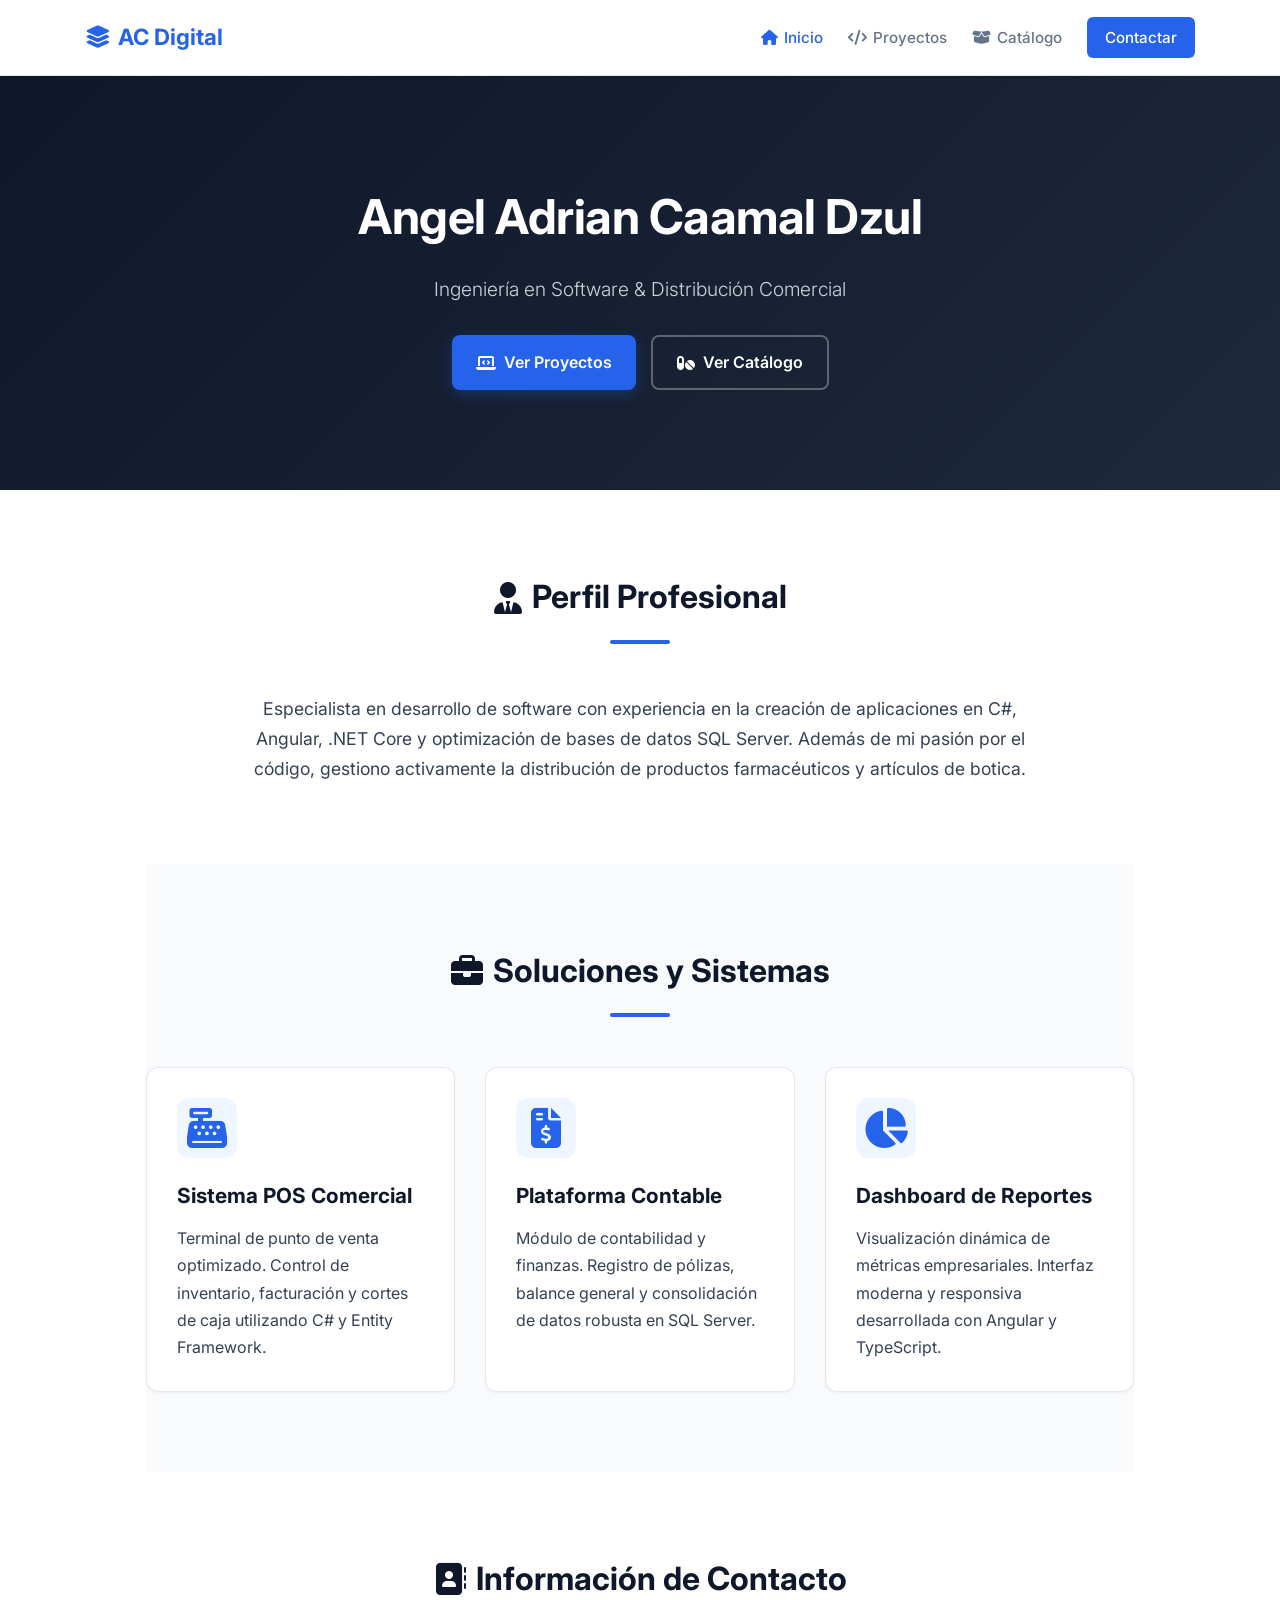
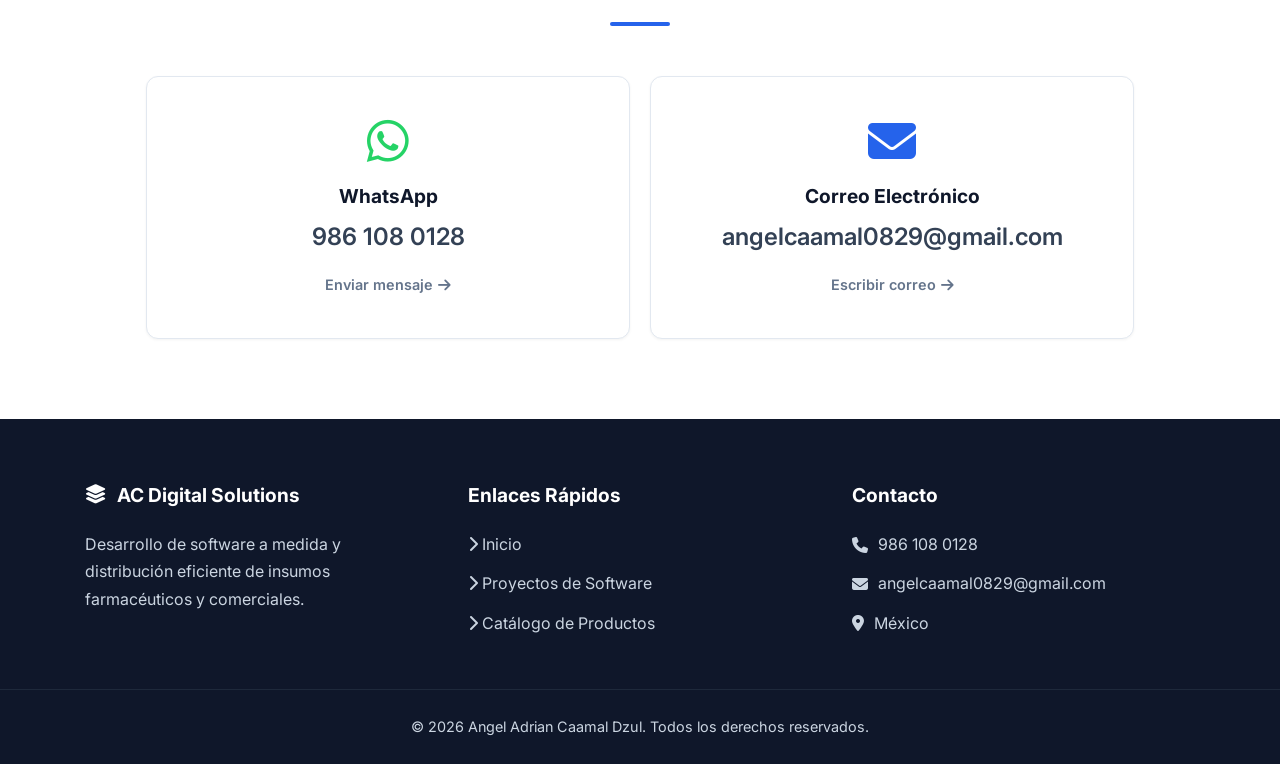
==== index.html @ a7845e66 "Add files via upload" ====
<!DOCTYPE html>
<html lang="es">
<head>
    <meta charset="UTF-8">
    <meta name="viewport" content="width=device-width, initial-scale=1.0">
    <title>Angel Adrian Caamal Dzul | Soluciones Digitales</title>
    <!-- Google Fonts -->
    <link href="https://fonts.googleapis.com/css2?family=Inter:wght@300;400;500;600;700&display=swap" rel="stylesheet">
    <!-- FontAwesome para Íconos -->
    <link rel="stylesheet" href="https://cdnjs.cloudflare.com/ajax/libs/font-awesome/6.4.0/css/all.min.css">
    <link rel="stylesheet" href="style.css">
</head>
<body>
    <!-- Barra de Navegación Profesional -->
    <nav class="navbar">
        <div class="container nav-content">
            <div class="logo">
                <i class="fa-solid fa-layer-group"></i> AC Digital
            </div>
            <ul class="nav-links">
                <li><a href="index.html" class="active"><i class="fa-solid fa-house"></i> Inicio</a></li>
                <li><a href="#proyectos"><i class="fa-solid fa-code"></i> Proyectos</a></li>
                <li><a href="catalogo.html"><i class="fa-solid fa-box-open"></i> Catálogo</a></li>
                <li><a href="#contacto" class="btn-nav">Contactar</a></li>
            </ul>
        </div>
    </nav>

    <!-- Sección Hero Mejorada con Gradiente -->
    <header class="hero">
        <div class="container hero-content">
            <h1>Angel Adrian Caamal Dzul</h1>
            <p class="subtitle">Ingeniería en Software & Distribución Comercial</p>
            <div class="hero-buttons">
                <a href="#proyectos" class="btn btn-primary"><i class="fa-solid fa-laptop-code"></i> Ver Proyectos</a>
                <a href="catalogo.html" class="btn btn-outline"><i class="fa-solid fa-pills"></i> Ver Catálogo</a>
            </div>
        </div>
    </header>

    <main class="container">
        <section id="sobre-mi" class="fade-in section-padding">
            <div class="section-header">
                <h2><i class="fa-solid fa-user-tie"></i> Perfil Profesional</h2>
                <div class="divider"></div>
            </div>
            <p class="text-center max-width-text">Especialista en desarrollo de software con experiencia en la creación de aplicaciones en C#, Angular, .NET Core y optimización de bases de datos SQL Server. Además de mi pasión por el código, gestiono activamente la distribución de productos farmacéuticos y artículos de botica.</p>
        </section>

        <section id="proyectos" class="section-padding bg-light rounded-section">
            <div class="section-header">
                <h2><i class="fa-solid fa-briefcase"></i> Soluciones y Sistemas</h2>
                <div class="divider"></div>
            </div>
            <div class="grid-cards">
                <div class="card">
                    <div class="card-icon"><i class="fa-solid fa-cash-register"></i></div>
                    <h3>Sistema POS Comercial</h3>
                    <p>Terminal de punto de venta optimizado. Control de inventario, facturación y cortes de caja utilizando C# y Entity Framework.</p>
                </div>
                <div class="card">
                    <div class="card-icon"><i class="fa-solid fa-file-invoice-dollar"></i></div>
                    <h3>Plataforma Contable</h3>
                    <p>Módulo de contabilidad y finanzas. Registro de pólizas, balance general y consolidación de datos robusta en SQL Server.</p>
                </div>
                <div class="card">
                    <div class="card-icon"><i class="fa-solid fa-chart-pie"></i></div>
                    <h3>Dashboard de Reportes</h3>
                    <p>Visualización dinámica de métricas empresariales. Interfaz moderna y responsiva desarrollada con Angular y TypeScript.</p>
                </div>
            </div>
        </section>

        <section id="contacto" class="section-padding">
            <div class="section-header">
                <h2><i class="fa-solid fa-address-book"></i> Información de Contacto</h2>
                <div class="divider"></div>
            </div>
            <div class="contact-grid">
                <a href="https://wa.me/529861080128" target="_blank" class="contact-card whatsapp-card">
                    <i class="fa-brands fa-whatsapp contact-icon"></i>
                    <h3>WhatsApp</h3>
                    <p>986 108 0128</p>
                    <span class="action-text">Enviar mensaje <i class="fa-solid fa-arrow-right"></i></span>
                </a>
                <a href="mailto:angelcaamal0829@gmail.com" class="contact-card email-card">
                    <i class="fa-solid fa-envelope contact-icon"></i>
                    <h3>Correo Electrónico</h3>
                    <p>angelcaamal0829@gmail.com</p>
                    <span class="action-text">Escribir correo <i class="fa-solid fa-arrow-right"></i></span>
                </a>
            </div>
        </section>
    </main>

    <!-- Footer Profesional Multipanel -->
    <footer class="footer-professional">
        <div class="container footer-grid">
            <div class="footer-col">
                <h3><i class="fa-solid fa-layer-group"></i> AC Digital Solutions</h3>
                <p>Desarrollo de software a medida y distribución eficiente de insumos farmacéuticos y comerciales.</p>
            </div>
            <div class="footer-col">
                <h3>Enlaces Rápidos</h3>
                <ul>
                    <li><a href="index.html"><i class="fa-solid fa-chevron-right"></i> Inicio</a></li>
                    <li><a href="#proyectos"><i class="fa-solid fa-chevron-right"></i> Proyectos de Software</a></li>
                    <li><a href="catalogo.html"><i class="fa-solid fa-chevron-right"></i> Catálogo de Productos</a></li>
                </ul>
            </div>
            <div class="footer-col">
                <h3>Contacto</h3>
                <ul>
                    <li><i class="fa-solid fa-phone"></i> 986 108 0128</li>
                    <li><i class="fa-solid fa-envelope"></i> angelcaamal0829@gmail.com</li>
                    <li><i class="fa-solid fa-location-dot"></i> México</li>
                </ul>
            </div>
        </div>
        <div class="footer-bottom">
            <p>&copy; 2026 Angel Adrian Caamal Dzul. Todos los derechos reservados.</p>
        </div>
    </footer>
</body>
</html>
---- style.css ----
/* Variables de Tema Premium */
:root {
    --bg-color: #f8fafc;
    --bg-white: #ffffff;
    --text-main: #334155;
    --text-muted: #64748b;
    --heading-dark: #0f172a;
    --primary-blue: #2563eb;
    --primary-hover: #1d4ed8;
    --accent-color: #38bdf8;
    --whatsapp-color: #25D366;
    --border-soft: #e2e8f0;
    --shadow-sm: 0 1px 3px rgba(0,0,0,0.05);
    --shadow-md: 0 4px 6px -1px rgba(0,0,0,0.1);
    --shadow-lg: 0 10px 15px -3px rgba(0,0,0,0.1);
}

* { box-sizing: border-box; margin: 0; padding: 0; }

body {
    font-family: 'Inter', sans-serif;
    background-color: var(--bg-white);
    color: var(--text-main);
    line-height: 1.7;
    display: flex;
    flex-direction: column;
    min-height: 100vh;
}

.bg-light { background-color: var(--bg-color); }
.container { max-width: 1150px; margin: 0 auto; padding: 0 20px; }
.text-center { text-align: center; }
.max-width-text { max-width: 800px; margin: 0 auto; font-size: 1.1rem; }
.section-padding { padding: 80px 0; }
.mt-auto { margin-top: auto; }

/* Navbar Profesional */
.navbar {
    background: var(--bg-white);
    border-bottom: 1px solid var(--border-soft);
    position: sticky;
    top: 0;
    z-index: 1000;
    box-shadow: var(--shadow-sm);
}
.nav-content {
    display: flex; justify-content: space-between; align-items: center; height: 75px;
}
.logo {
    font-size: 1.4rem; font-weight: 700; color: var(--primary-blue); display: flex; align-items: center; gap: 8px;
}
.nav-links { list-style: none; display: flex; align-items: center; gap: 25px; }
.nav-links a {
    text-decoration: none; color: var(--text-muted); font-weight: 500; font-size: 0.95rem; transition: color 0.3s; display: flex; align-items: center; gap: 6px;
}
.nav-links a:hover, .nav-links a.active { color: var(--primary-blue); }
.btn-nav {
    background: var(--primary-blue); color: white !important; padding: 8px 18px; border-radius: 6px; font-weight: 600; transition: background 0.3s;
}
.btn-nav:hover { background: var(--primary-hover); }

/* Headers / Heroes */
.hero {
    background: linear-gradient(135deg, #0f172a 0%, #1e293b 100%);
    color: white; padding: 100px 0; text-align: center; position: relative; overflow: hidden;
}
.catalog-hero {
    background: var(--primary-blue); color: white; padding: 60px 0 100px 0; text-align: center;
}
.hero h1 { font-size: 3rem; font-weight: 700; margin-bottom: 15px; letter-spacing: -0.5px; }
.hero .subtitle, .catalog-hero .subtitle { font-size: 1.2rem; color: #cbd5e1; font-weight: 300; margin-bottom: 30px; }

/* Botones */
.hero-buttons { display: flex; justify-content: center; gap: 15px; flex-wrap: wrap; }
.btn {
    display: inline-flex; align-items: center; gap: 8px; padding: 12px 24px; border-radius: 8px; font-weight: 600; text-decoration: none; transition: all 0.3s; cursor: pointer; border: none; font-size: 1rem;
}
.btn-primary { background: var(--primary-blue); color: white; box-shadow: 0 4px 14px rgba(37,99,235,0.3); }
.btn-primary:hover { background: var(--primary-hover); transform: translateY(-2px); }
.btn-outline { background: transparent; border: 2px solid rgba(255,255,255,0.3); color: white; }
.btn-outline:hover { border-color: white; background: rgba(255,255,255,0.1); }

/* Títulos de Sección */
.section-header { text-align: center; margin-bottom: 50px; }
.section-header h2 { font-size: 2rem; color: var(--heading-dark); display: inline-flex; align-items: center; gap: 10px; }
.divider { height: 4px; width: 60px; background: var(--primary-blue); margin: 15px auto 0 auto; border-radius: 2px; }

/* Cards de Proyectos y Productos */
.grid-cards { display: grid; grid-template-columns: repeat(auto-fit, minmax(300px, 1fr)); gap: 30px; }
.card {
    background: var(--bg-white); padding: 30px; border-radius: 12px; border: 1px solid var(--border-soft); box-shadow: var(--shadow-sm); transition: all 0.3s ease; position: relative; top: 0;
}
.card:hover { transform: translateY(-5px); box-shadow: var(--shadow-lg); border-color: #bfdbfe; }
.card-icon {
    font-size: 2.5rem; color: var(--primary-blue); margin-bottom: 20px; background: #eff6ff; width: 60px; height: 60px; display: flex; align-items: center; justify-content: center; border-radius: 12px;
}
.card h3 { color: var(--heading-dark); margin-bottom: 12px; font-size: 1.3rem; }
.price-tag { color: #059669; font-weight: 700; font-size: 1.2rem; margin-bottom: 10px; display: block; }
.badge { display: inline-block; padding: 4px 10px; border-radius: 20px; font-size: 0.75rem; font-weight: 600; text-transform: uppercase; margin-bottom: 15px; }
.badge-med { background: #fee2e2; color: #b91c1c; }
.badge-misc { background: #e0e7ff; color: #4338ca; }

/* Tarjetas de Contacto Gigantes */
.contact-grid { display: grid; grid-template-columns: repeat(auto-fit, minmax(300px, 1fr)); gap: 20px; }
.contact-card {
    text-align: center; padding: 40px 20px; border-radius: 12px; text-decoration: none; color: var(--text-main); transition: all 0.3s; border: 1px solid var(--border-soft); background: var(--bg-white); box-shadow: var(--shadow-sm); display: flex; flex-direction: column; align-items: center;
}
.contact-card:hover { transform: translateY(-5px); box-shadow: var(--shadow-md); }
.contact-icon { font-size: 3rem; margin-bottom: 15px; }
.whatsapp-card .contact-icon { color: var(--whatsapp-color); }
.email-card .contact-icon { color: var(--primary-blue); }
.contact-card h3 { font-size: 1.2rem; margin-bottom: 5px; color: var(--heading-dark); }
.contact-card p { font-size: 1.5rem; font-weight: 600; margin-bottom: 15px; }
.action-text { font-size: 0.9rem; font-weight: 600; color: var(--text-muted); display: flex; align-items: center; gap: 5px; }
.contact-card:hover .action-text { color: var(--primary-blue); }

/* Buscador Profesional */
.catalog-container { position: relative; top: -40px; }
.search-wrapper { position: relative; max-width: 700px; margin: 0 auto 30px auto; box-shadow: var(--shadow-lg); border-radius: 30px; background: white; }
.search-icon { position: absolute; left: 20px; top: 50%; transform: translateY(-50%); color: var(--text-muted); font-size: 1.2rem; }
#searchBar {
    width: 100%; padding: 20px 20px 20px 50px; font-size: 1.1rem; border: 2px solid transparent; border-radius: 30px; outline: none; transition: all 0.3s; font-family: 'Inter', sans-serif;
}
#searchBar:focus { border-color: var(--primary-blue); }

/* Filtros */
.filter-section { display: flex; justify-content: center; gap: 15px; margin-bottom: 40px; flex-wrap: wrap; }
.btn-filter {
    background: var(--bg-white); border: 1px solid var(--border-soft); padding: 10px 25px; border-radius: 30px; color: var(--text-muted); cursor: pointer; transition: all 0.3s; font-weight: 500; font-size: 0.95rem; display: flex; align-items: center; gap: 8px; box-shadow: var(--shadow-sm);
}
.btn-filter:hover { border-color: var(--primary-blue); color: var(--primary-blue); }
.active-filter { background: var(--primary-blue); color: white; border-color: var(--primary-blue); }
.active-filter:hover { color: white; }

/* Footer Profesional */
.footer-professional { background: #0f172a; color: #cbd5e1; padding-top: 60px; }
.footer-grid { display: grid; grid-template-columns: repeat(auto-fit, minmax(250px, 1fr)); gap: 40px; margin-bottom: 40px; }
.footer-col h3 { color: white; font-size: 1.2rem; margin-bottom: 20px; display: flex; align-items: center; gap: 10px; }
.footer-col ul { list-style: none; }
.footer-col ul li { margin-bottom: 12px; display: flex; align-items: center; gap: 10px; }
.footer-col ul li a { color: #cbd5e1; text-decoration: none; transition: color 0.3s; }
.footer-col ul li a:hover { color: var(--accent-color); }
.footer-bottom { border-top: 1px solid #1e293b; text-align: center; padding: 25px 0; font-size: 0.9rem; }

/* Responsive */
@media (max-width: 768px) {
    .nav-content { flex-direction: column; height: auto; padding: 15px 0; gap: 15px; }
    .nav-links { flex-wrap: wrap; justify-content: center; }
    .hero h1 { font-size: 2.2rem; }
}
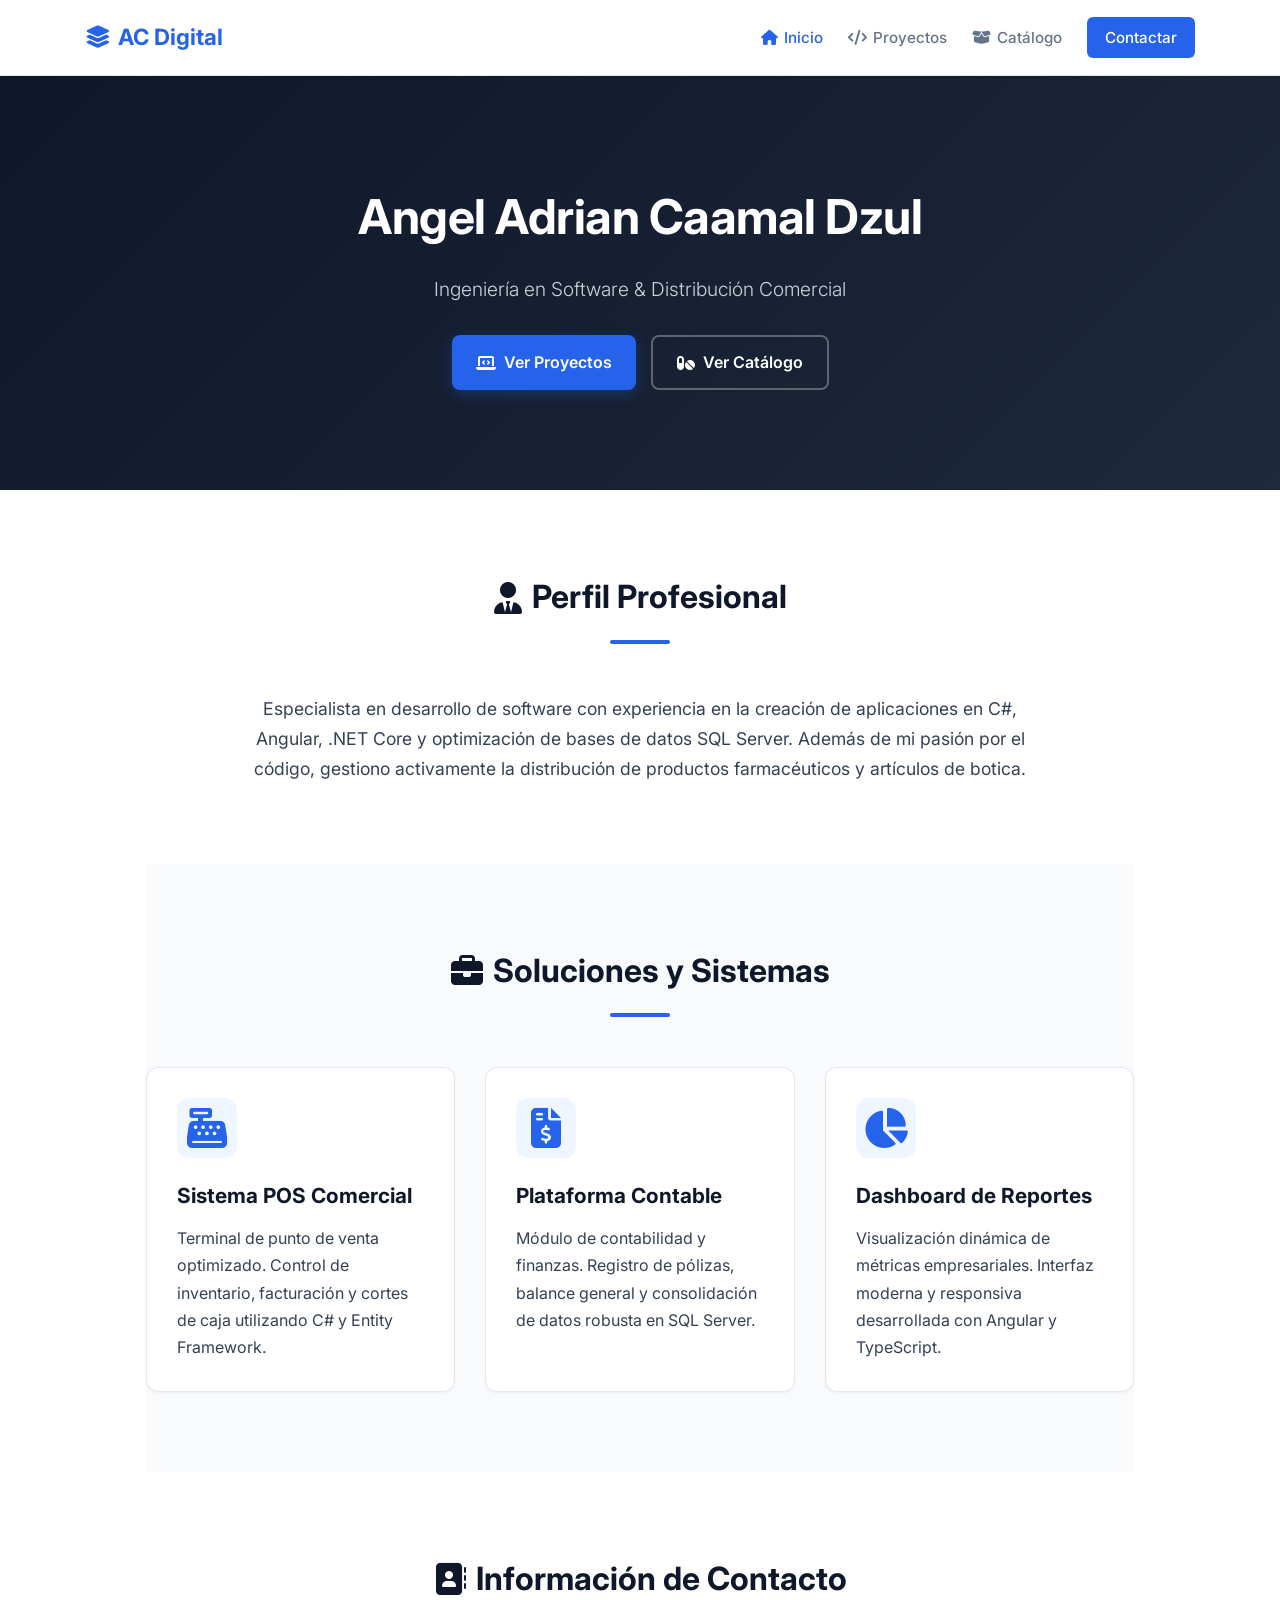
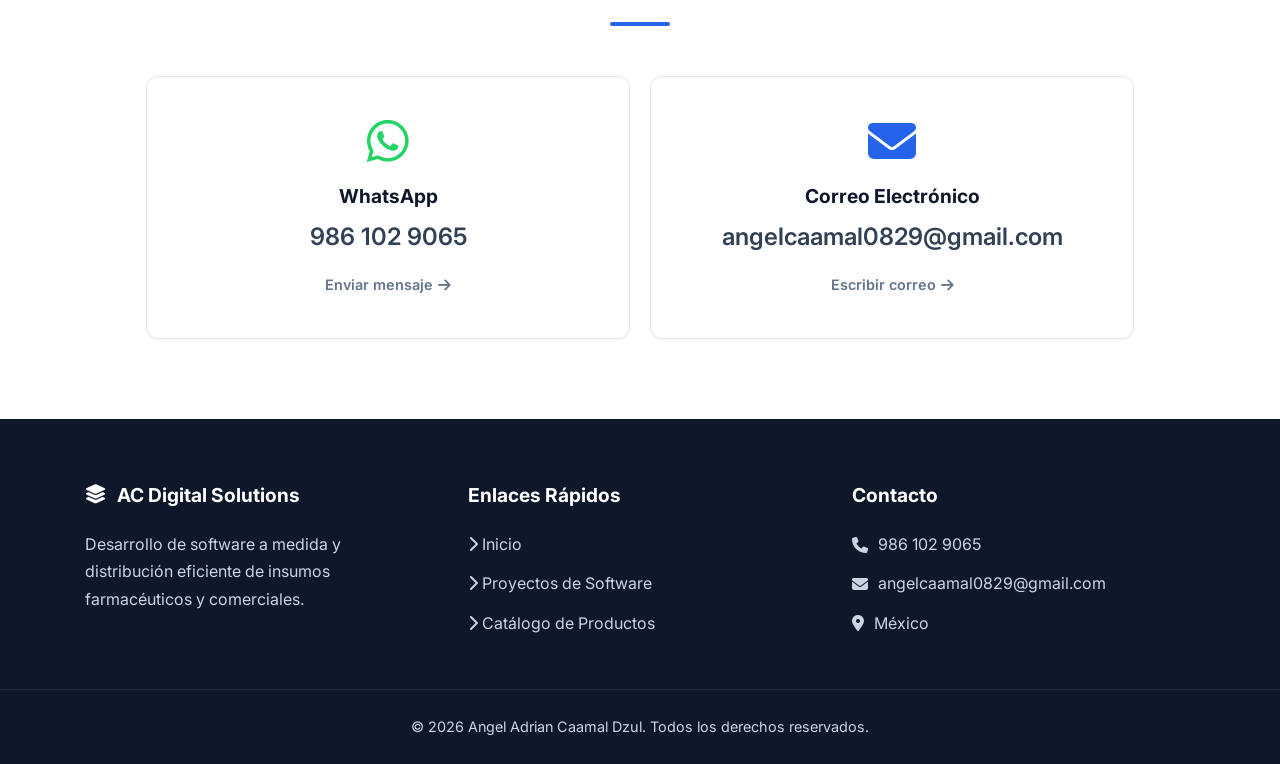
==== commit 68ed16d4: "Fix paginado" ====
--- a/index.html
+++ b/index.html
@@ -77,10 +77,11 @@
                 <div class="divider"></div>
             </div>
             <div class="contact-grid">
-                <a href="https://wa.me/529861080128" target="_blank" class="contact-card whatsapp-card">
+                <a href="https://wa.me/529861029065" target="_blank" class="contact-card whatsapp-card">
                     <i class="fa-brands fa-whatsapp contact-icon"></i>
                     <h3>WhatsApp</h3>
-                    <p>986 108 0128</p>
+                    <!-- Número visible ya corregido -->
+                    <p>986 102 9065</p>
                     <span class="action-text">Enviar mensaje <i class="fa-solid fa-arrow-right"></i></span>
                 </a>
                 <a href="mailto:angelcaamal0829@gmail.com" class="contact-card email-card">
@@ -111,7 +112,8 @@
             <div class="footer-col">
                 <h3>Contacto</h3>
                 <ul>
-                    <li><i class="fa-solid fa-phone"></i> 986 108 0128</li>
+                    <!-- Número en el footer correcto -->
+                    <li><i class="fa-solid fa-phone"></i> 986 102 9065</li>
                     <li><i class="fa-solid fa-envelope"></i> angelcaamal0829@gmail.com</li>
                     <li><i class="fa-solid fa-location-dot"></i> México</li>
                 </ul>
